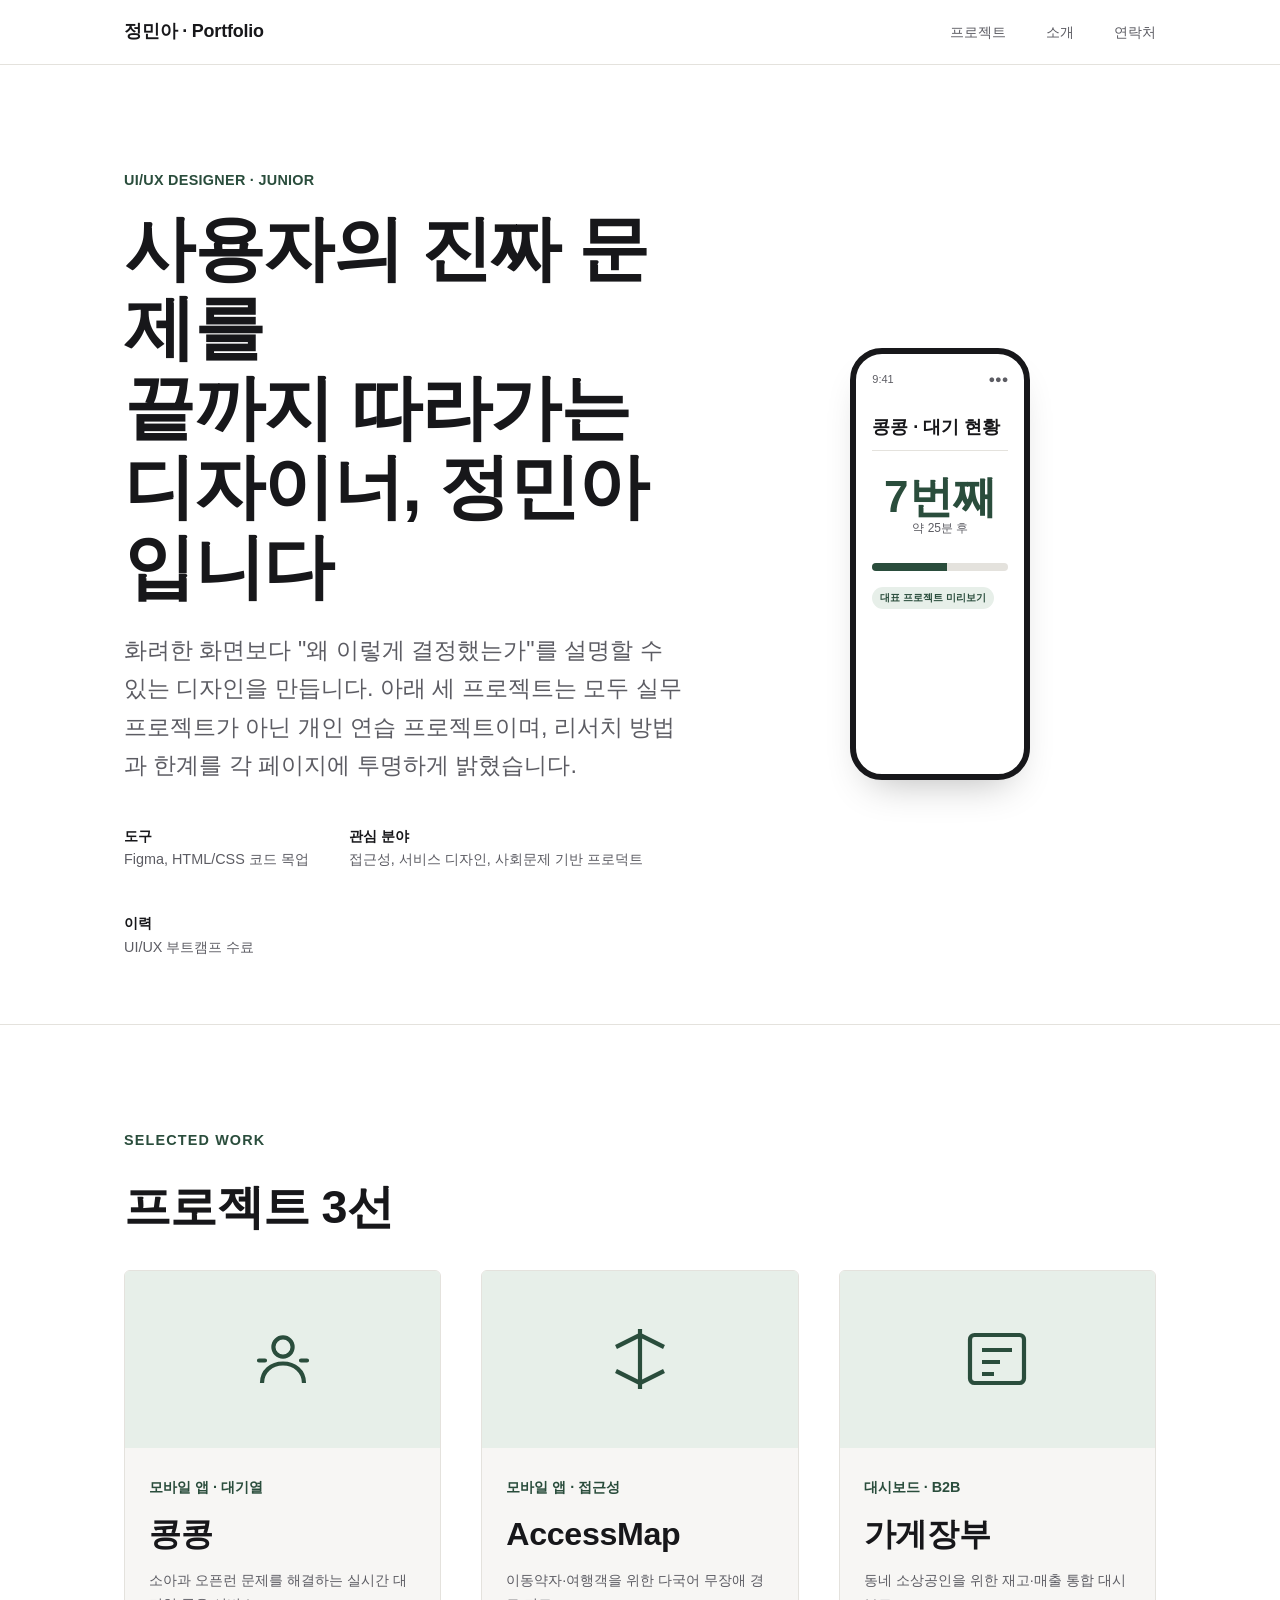
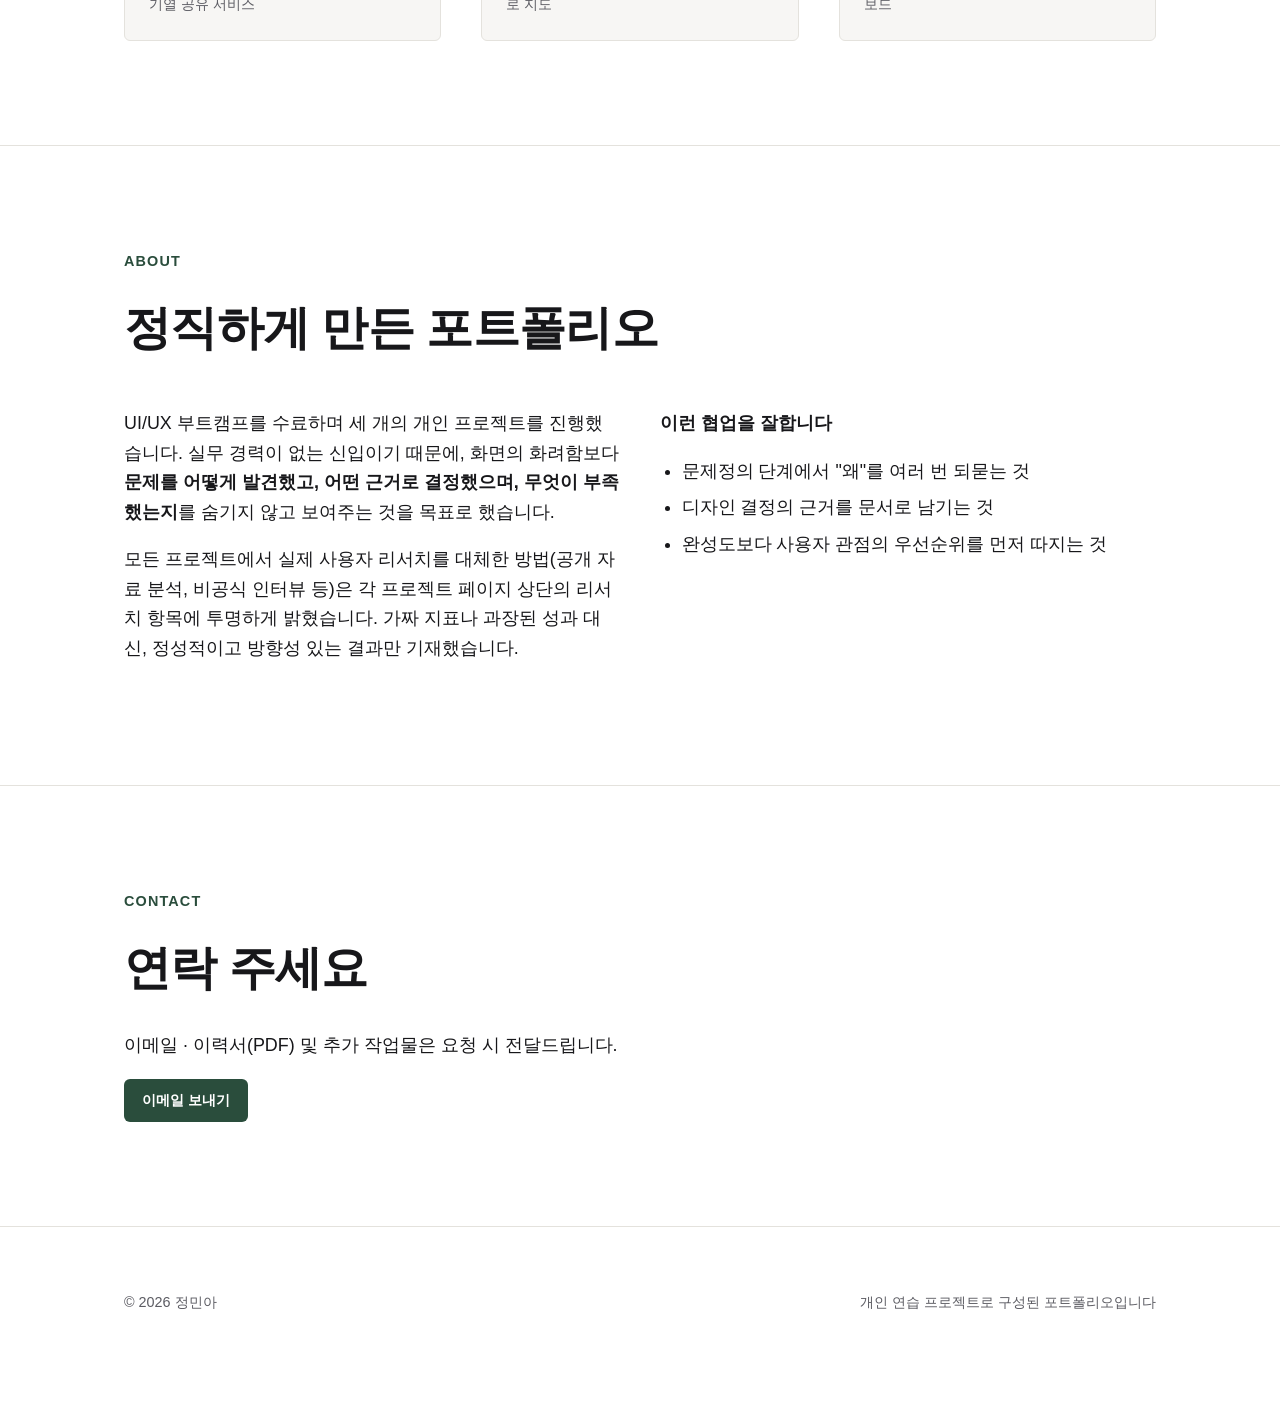
==== index.html @ 89bd3911 "temp preview deploy of UIUX portfolio (Jeong Min-a)" ====
<!DOCTYPE html>
<html lang="ko">
<head>
<meta charset="UTF-8">
<meta name="viewport" content="width=device-width, initial-scale=1.0">
<title>정민아 — UI/UX 디자이너 포트폴리오</title>
<meta name="description" content="문제정의부터 회고까지, 과정 중심으로 정리한 UI/UX 신입 포트폴리오">
<meta property="og:type" content="website">
<meta property="og:title" content="정민아 — UI/UX 디자이너 포트폴리오">
<meta property="og:description" content="문제정의부터 회고까지, 과정 중심으로 정리한 UI/UX 신입 포트폴리오">
<!-- TODO: 배포 후 실제 주소로 교체 -->
<!-- <meta property="og:url" content=""> -->
<meta property="og:image" content="assets/og-image.jpg">
<meta property="og:image:type" content="image/jpeg">
<meta name="twitter:card" content="summary_large_image">
<meta name="twitter:title" content="정민아 — UI/UX 디자이너 포트폴리오">
<meta name="twitter:description" content="문제정의부터 회고까지, 과정 중심으로 정리한 UI/UX 신입 포트폴리오">
<!-- TODO: 배포 후 canonical URL 지정 -->
<!-- <link rel="canonical" href=""> -->
<link rel="icon" href="assets/favicon.svg" type="image/svg+xml">
<link rel="stylesheet" href="assets/style.css">
</head>
<body>

<a class="skip-link" href="#main">본문으로 바로가기</a>

<nav class="nav">
  <div class="container">
    <a class="nav-logo" href="index.html">정민아 · Portfolio</a>
    <ul class="nav-links">
      <li><a href="#projects">프로젝트</a></li>
      <li><a href="#about">소개</a></li>
      <li><a href="#contact">연락처</a></li>
    </ul>
  </div>
</nav>

<header class="hero">
  <div class="container hero-inner">
    <div class="hero-copy">
      <div class="hero-eyebrow">UI/UX DESIGNER · JUNIOR</div>
      <h1>사용자의 진짜 문제를<br>끝까지 따라가는 디자이너, 정민아입니다</h1>
      <p class="lede">
        화려한 화면보다 "왜 이렇게 결정했는가"를 설명할 수 있는 디자인을 만듭니다.
        아래 세 프로젝트는 모두 실무 프로젝트가 아닌 개인 연습 프로젝트이며,
        리서치 방법과 한계를 각 페이지에 투명하게 밝혔습니다.
      </p>
      <div class="hero-meta">
        <div><strong>도구</strong>Figma, HTML/CSS 코드 목업</div>
        <div><strong>관심 분야</strong>접근성, 서비스 디자인, 사회문제 기반 프로덕트</div>
        <div><strong>이력</strong>UI/UX 부트캠프 수료</div>
      </div>
    </div>
    <div class="hero-visual" aria-hidden="true">
      <div class="phone-frame">
        <div class="screen">
          <div class="status-bar"><span>9:41</span><span>●●●</span></div>
          <div class="app-bar">콩콩 · 대기 현황</div>
          <div style="text-align:center; padding: 8px 0;">
            <div class="mock-queue-number">7번째</div>
            <div style="color:var(--color-text-muted); font-size: 12px;">약 25분 후</div>
          </div>
          <div class="mock-bar-track"><div class="mock-bar-fill" style="width:55%"></div></div>
          <div class="mock-badge">대표 프로젝트 미리보기</div>
        </div>
      </div>
    </div>
  </div>
</header>

<main id="main">
<section id="projects">
  <div class="container">
    <div class="section-label">SELECTED WORK</div>
    <h2>프로젝트 3선</h2>
    <div class="case-grid">

      <a class="case-card" href="case-kongkong.html">
        <div class="case-card-thumb">
          <svg width="72" height="72" viewBox="0 0 24 24" fill="none" stroke="#2a4d3c" stroke-width="1.4" aria-hidden="true">
            <circle cx="12" cy="8" r="3.2"/>
            <path d="M5 20c0-3.9 3.1-6.5 7-6.5s7 2.6 7 6.5"/>
            <path d="M4 12.5h2M18 12.5h2" stroke-linecap="round"/>
          </svg>
        </div>
        <div class="case-card-body">
          <span class="case-tag">모바일 앱 · 대기열</span>
          <h3>콩콩</h3>
          <p>소아과 오픈런 문제를 해결하는 실시간 대기열 공유 서비스</p>
        </div>
      </a>

      <a class="case-card" href="case-accessmap.html">
        <div class="case-card-thumb">
          <svg width="72" height="72" viewBox="0 0 24 24" fill="none" stroke="#2a4d3c" stroke-width="1.4" aria-hidden="true">
            <path d="M12 2v20M4 8l8-4 8 4M4 16l8 4 8-4" stroke-linejoin="round"/>
          </svg>
        </div>
        <div class="case-card-body">
          <span class="case-tag">모바일 앱 · 접근성</span>
          <h3>AccessMap</h3>
          <p>이동약자·여행객을 위한 다국어 무장애 경로 지도</p>
        </div>
      </a>

      <a class="case-card" href="case-store-ledger.html">
        <div class="case-card-thumb">
          <svg width="72" height="72" viewBox="0 0 24 24" fill="none" stroke="#2a4d3c" stroke-width="1.4" aria-hidden="true">
            <rect x="3" y="4" width="18" height="16" rx="1.5"/>
            <path d="M7 9h10M7 13h6M7 17h4"/>
          </svg>
        </div>
        <div class="case-card-body">
          <span class="case-tag">대시보드 · B2B</span>
          <h3>가게장부</h3>
          <p>동네 소상공인을 위한 재고·매출 통합 대시보드</p>
        </div>
      </a>

    </div>
  </div>
</section>

<section id="about">
  <div class="container">
    <div class="section-label">ABOUT</div>
    <h2>정직하게 만든 포트폴리오</h2>
    <div class="two-col">
      <div class="prose">
        <p>
          UI/UX 부트캠프를 수료하며 세 개의 개인 프로젝트를 진행했습니다.
          실무 경력이 없는 신입이기 때문에, 화면의 화려함보다
          <strong>문제를 어떻게 발견했고, 어떤 근거로 결정했으며, 무엇이 부족했는지</strong>를
          숨기지 않고 보여주는 것을 목표로 했습니다.
        </p>
        <p>
          모든 프로젝트에서 실제 사용자 리서치를 대체한 방법(공개 자료 분석, 비공식 인터뷰 등)은
          각 프로젝트 페이지 상단의 리서치 항목에 투명하게 밝혔습니다. 가짜 지표나 과장된
          성과 대신, 정성적이고 방향성 있는 결과만 기재했습니다.
        </p>
      </div>
      <div class="prose">
        <p><strong>이런 협업을 잘합니다</strong></p>
        <ul>
          <li>문제정의 단계에서 "왜"를 여러 번 되묻는 것</li>
          <li>디자인 결정의 근거를 문서로 남기는 것</li>
          <li>완성도보다 사용자 관점의 우선순위를 먼저 따지는 것</li>
        </ul>
      </div>
    </div>
  </div>
</section>

<section id="contact">
  <div class="container">
    <div class="section-label">CONTACT</div>
    <h2>연락 주세요</h2>
    <!-- TODO(오너): 정민아 님 실제 연락처 확인 후 입력 -->
    <p class="prose">이메일 <strong></strong> · 이력서(PDF) 및 추가 작업물은 요청 시 전달드립니다.</p>
    <a class="btn" href="mailto:">이메일 보내기</a>
  </div>
</section>
</main>

<footer>
  <div class="container">
    <span>© 2026 정민아</span>
    <span>개인 연습 프로젝트로 구성된 포트폴리오입니다</span>
  </div>
</footer>

</body>
</html>
---- assets/style.css ----
/* =========================================================
   포트폴리오 공통 디자인 시스템
   원칙: 미니멀 + 타이포그래피 중심 (트렌디한 비주얼 트릭 지양)
   근거: 평가자가 프로젝트당 1분 미만만 훑어봄 → 화려함보다
   "빠르게 읽히고 신뢰가 가는" 레이아웃이 우선.
   ========================================================= */

:root {
  /* Color — 저채도 뉴트럴 + 단일 포인트 컬러 */
  --color-bg: #ffffff;
  --color-bg-subtle: #f7f6f4;
  --color-text: #17171a;
  --color-text-muted: #5c5c63;
  --color-border: #e4e2dd;
  --color-accent: #2a4d3c;      /* 딥 그린 — 차분하고 과하지 않은 포인트 */
  --color-accent-soft: #e7efe9;
  --color-danger: #b0463c;      /* 경고(위험) 레드 — vs 배경 5.54:1 (AA 4.5:1 이상, 실측) */
  --color-warning: #8f7025;     /* 경고(주의) 앰버 — vs 배경 4.65:1 (AA 4.5:1 이상, 실측) */

  /* Typography */
  --font-display: "Pretendard", "Noto Sans KR", -apple-system, BlinkMacSystemFont, sans-serif;
  --font-body: "Pretendard", "Noto Sans KR", -apple-system, BlinkMacSystemFont, sans-serif;
  --font-mono: "SF Mono", ui-monospace, "Menlo", monospace;

  /* Scale */
  --step--1: clamp(0.83rem, 0.8rem + 0.15vw, 0.9rem);
  --step-0:  clamp(1rem, 0.96rem + 0.2vw, 1.125rem);
  --step-1:  clamp(1.25rem, 1.18rem + 0.35vw, 1.5rem);
  --step-2:  clamp(1.6rem, 1.45rem + 0.7vw, 2.1rem);
  --step-3:  clamp(2.1rem, 1.8rem + 1.4vw, 3rem);
  --step-4:  clamp(2.8rem, 2.2rem + 2.8vw, 4.5rem);

  --space-1: 0.5rem;
  --space-2: 1rem;
  --space-3: 1.5rem;
  --space-4: 2.5rem;
  --space-5: 4rem;
  --space-6: 6.5rem;
  --space-7: 10rem;

  --content-max: 1080px;
  --radius: 6px;
}

@media (prefers-color-scheme: dark) {
  :root {
    --color-bg: #121212;
    --color-bg-subtle: #1a1a1a;
    --color-text: #f0efe9;
    --color-text-muted: #a3a2a0;
    --color-border: #2e2e2e;
    --color-accent: #7fb89a;
    --color-accent-soft: #1c2b23;
    --color-danger: #c56056;    /* vs #121212 4.62:1 (AA 4.5:1 이상, 실측) */
    --color-warning: #b08a2e;   /* vs #121212 5.82:1 (AA 4.5:1 이상, 실측) */
  }
}

* { box-sizing: border-box; }

html { scroll-behavior: smooth; }

@media (prefers-reduced-motion: reduce) {
  html { scroll-behavior: auto; }
  *, *::before, *::after {
    animation-duration: 0.01ms !important;
    animation-iteration-count: 1 !important;
    transition-duration: 0.01ms !important;
    scroll-behavior: auto !important;
  }
}

:focus-visible {
  outline: 2px solid var(--color-accent);
  outline-offset: 2px;
}

.skip-link {
  position: absolute;
  left: 0;
  top: 0;
  z-index: 100;
  transform: translateY(-120%);
  background: var(--color-accent);
  color: #fff;
  padding: 10px 16px;
  border-radius: 0 0 var(--radius) 0;
  font-size: var(--step--1);
  font-weight: 600;
  text-decoration: none;
  transition: transform .15s ease;
}
.skip-link:focus {
  transform: translateY(0);
}

body {
  margin: 0;
  background: var(--color-bg);
  color: var(--color-text);
  font-family: var(--font-body);
  font-size: var(--step-0);
  line-height: 1.65;
  -webkit-font-smoothing: antialiased;
}

img { max-width: 100%; display: block; }

a { color: inherit; }

.container {
  max-width: var(--content-max);
  margin: 0 auto;
  padding: 0 var(--space-3);
}

/* ---------- Nav ---------- */
.nav {
  position: sticky;
  top: 0;
  z-index: 10;
  background: color-mix(in srgb, var(--color-bg) 88%, transparent);
  backdrop-filter: blur(8px);
  border-bottom: 1px solid var(--color-border);
}
.nav .container {
  display: flex;
  align-items: center;
  justify-content: space-between;
  height: 64px;
}
.nav-logo {
  font-weight: 700;
  letter-spacing: -0.01em;
  text-decoration: none;
  font-size: var(--step-0);
}
.nav-links { display: flex; gap: var(--space-4); list-style: none; margin: 0; padding: 0; }
.nav-links a { text-decoration: none; font-size: var(--step--1); color: var(--color-text-muted); }
.nav-links a:hover { color: var(--color-text); }

/* ---------- Hero ---------- */
.hero {
  padding: var(--space-6) 0 var(--space-5);
  border-bottom: 1px solid var(--color-border);
}
.hero-eyebrow {
  font-size: var(--step--1);
  color: var(--color-accent);
  font-weight: 600;
  letter-spacing: 0.02em;
  margin-bottom: var(--space-2);
}
.hero h1 {
  font-size: var(--step-4);
  line-height: 1.12;
  letter-spacing: -0.02em;
  margin: 0 0 var(--space-3);
  max-width: 18ch;
}
.hero p.lede {
  font-size: var(--step-1);
  color: var(--color-text-muted);
  max-width: 56ch;
  margin: 0 0 var(--space-4);
}
.hero-meta {
  display: flex;
  gap: var(--space-4);
  flex-wrap: wrap;
  font-size: var(--step--1);
  color: var(--color-text-muted);
}
.hero-meta strong { color: var(--color-text); display: block; font-weight: 600; }

.hero-inner { display: grid; gap: var(--space-4); }
.hero-visual { display: flex; justify-content: center; }
.hero-visual .phone-frame { width: 180px; border-width: 6px; }
.hero-visual .screen { min-height: 300px; padding: var(--space-2); }
@media (min-width: 860px) {
  .hero-inner { grid-template-columns: 1.3fr 1fr; align-items: center; }
}

/* ---------- Section ---------- */
section { padding: var(--space-6) 0; }
section + section { border-top: 1px solid var(--color-border); }
.section-label {
  font-size: var(--step--1);
  font-weight: 700;
  text-transform: uppercase;
  letter-spacing: 0.08em;
  color: var(--color-accent);
  margin-bottom: var(--space-2);
}
h2 { font-size: var(--step-3); letter-spacing: -0.015em; margin: 0 0 var(--space-3); }
h3 { font-size: var(--step-2); letter-spacing: -0.01em; margin: 0 0 var(--space-2); }

/* ---------- Case card grid (index) ---------- */
.case-grid { display: grid; gap: var(--space-4); grid-template-columns: 1fr; }
.case-card {
  display: block;
  text-decoration: none;
  color: inherit;
  border: 1px solid var(--color-border);
  border-radius: var(--radius);
  overflow: hidden;
  background: var(--color-bg-subtle);
  transition: transform .18s ease, box-shadow .18s ease;
}
.case-card:hover { transform: translateY(-2px); box-shadow: 0 12px 28px -16px rgba(0,0,0,.25); }
.case-card-thumb {
  aspect-ratio: 16/9;
  background: var(--color-accent-soft);
  display: flex;
  align-items: center;
  justify-content: center;
}
.case-card-body { padding: var(--space-3); }
.case-tag {
  display: inline-block;
  font-size: var(--step--1);
  color: var(--color-accent);
  font-weight: 600;
  margin-bottom: var(--space-1);
}
.case-card h3 { margin-bottom: var(--space-1); }
.case-card p { color: var(--color-text-muted); margin: 0; font-size: var(--step--1); }

/* ---------- Case study page ---------- */
.case-hero { padding: var(--space-5) 0 var(--space-4); }
.case-meta-grid {
  display: grid;
  grid-template-columns: repeat(auto-fit, minmax(140px, 1fr));
  gap: var(--space-3);
  padding: var(--space-3) 0;
  border-top: 1px solid var(--color-border);
  border-bottom: 1px solid var(--color-border);
  margin: var(--space-4) 0;
}
.case-meta-grid dt { font-size: var(--step--1); color: var(--color-text-muted); margin-bottom: 4px; }
.case-meta-grid dd { margin: 0; font-weight: 600; }

.disclosure {
  background: var(--color-accent-soft);
  border: 1px solid var(--color-border);
  border-radius: var(--radius);
  padding: var(--space-2) var(--space-3);
  font-size: var(--step--1);
  color: var(--color-text);
  margin: var(--space-4) 0;
}
.disclosure strong { color: var(--color-accent); }

.prose { max-width: 68ch; }
.prose p { color: var(--color-text); }
.prose ul, .prose ol { padding-left: 1.2em; }
.prose li { margin-bottom: .4em; }

.figure {
  border: 1px solid var(--color-border);
  border-radius: var(--radius);
  background: var(--color-bg-subtle);
  padding: var(--space-3);
  margin: var(--space-4) 0;
}
.figure figcaption {
  font-size: var(--step--1);
  color: var(--color-text-muted);
  margin-top: var(--space-2);
  text-align: center;
}
.persona-desc { margin: .4em 0 0; color: var(--color-text-muted); }

.two-col {
  display: grid;
  grid-template-columns: 1fr;
  gap: var(--space-4);
}

.quote-block {
  border-left: 3px solid var(--color-accent);
  padding-left: var(--space-3);
  font-size: var(--step-1);
  color: var(--color-text);
  margin: var(--space-4) 0;
}
.quote-block cite {
  display: block;
  font-style: normal;
  font-size: var(--step--1);
  color: var(--color-text-muted);
  margin-top: var(--space-1);
}

.result-grid {
  display: grid;
  grid-template-columns: repeat(auto-fit, minmax(180px, 1fr));
  gap: var(--space-3);
}
.result-card {
  border: 1px solid var(--color-border);
  border-radius: var(--radius);
  padding: var(--space-3);
}
.result-card .num { font-size: var(--step-2); font-weight: 700; color: var(--color-accent); display: block; }
.result-card .label { color: var(--color-text-muted); font-size: var(--step--1); }

.case-nav {
  display: flex;
  justify-content: space-between;
  padding: var(--space-4) 0;
  border-top: 1px solid var(--color-border);
}
.case-nav a { text-decoration: none; font-weight: 600; }
.case-nav .back { color: var(--color-text-muted); font-weight: 400; }

/* ---------- Footer ---------- */
footer {
  padding: var(--space-5) 0 var(--space-6);
  border-top: 1px solid var(--color-border);
  color: var(--color-text-muted);
  font-size: var(--step--1);
}
footer .container { display: flex; justify-content: space-between; flex-wrap: wrap; gap: var(--space-2); }

/* ---------- Buttons ---------- */
.btn {
  display: inline-flex;
  align-items: center;
  gap: 6px;
  padding: 10px 18px;
  border-radius: var(--radius);
  background: var(--color-accent);
  color: #fff;
  text-decoration: none;
  font-size: var(--step--1);
  font-weight: 600;
}
.btn.ghost {
  background: transparent;
  color: var(--color-text);
  border: 1px solid var(--color-border);
}

@media (min-width: 720px) {
  .case-grid { grid-template-columns: repeat(3, 1fr); }
  .two-col { grid-template-columns: 1fr 1fr; }
}

/* =========================================================
   코드 목업 컴포넌트 (Figma 없이 HTML/CSS로 그리는 화면 목업)
   ========================================================= */
.mockup-row { display: flex; gap: var(--space-3); flex-wrap: wrap; justify-content: center; }

.phone-frame {
  width: 260px;
  border: 8px solid var(--color-text);
  border-radius: 32px;
  background: var(--color-bg);
  overflow: hidden;
  box-shadow: 0 20px 40px -20px rgba(0,0,0,.3);
}
.phone-frame .screen { padding: var(--space-2); min-height: 420px; display: flex; flex-direction: column; gap: var(--space-2); }
.phone-frame .status-bar { display:flex; justify-content:space-between; font-size: 11px; color: var(--color-text-muted); padding-bottom: 4px; }
.phone-frame .app-bar { font-weight: 700; font-size: var(--step-0); padding: 4px 0 8px; border-bottom: 1px solid var(--color-border); }

.browser-frame {
  width: 100%;
  max-width: 640px;
  border: 1px solid var(--color-border);
  border-radius: 10px;
  overflow: hidden;
  box-shadow: 0 20px 40px -24px rgba(0,0,0,.3);
}
.browser-frame .browser-bar { display:flex; gap:6px; align-items:center; padding: 8px 12px; background: var(--color-bg-subtle); border-bottom: 1px solid var(--color-border); }
.browser-frame .dot { width:9px; height:9px; border-radius:50%; background: var(--color-border); }
.browser-frame .screen { padding: var(--space-3); display:flex; flex-direction:column; gap: var(--space-2); }

.mock-badge {
  display: inline-flex;
  align-items: center;
  gap: 4px;
  font-size: 10px;
  font-weight: 700;
  padding: 3px 8px;
  border-radius: 999px;
  background: var(--color-accent-soft);
  color: var(--color-accent);
  width: fit-content;
}
.mock-badge.muted { background: var(--color-bg-subtle); color: var(--color-text-muted); }

.mock-queue-number { font-size: 44px; font-weight: 800; line-height: 1; color: var(--color-accent); }
.mock-list-item {
  display: flex; justify-content: space-between; align-items: center;
  padding: 10px 12px; border: 1px solid var(--color-border); border-radius: var(--radius);
  font-size: var(--step--1);
}
.mock-icon-label { display: inline-flex; align-items: center; gap: 6px; }
.mock-bar-track { height: 8px; border-radius: 999px; background: var(--color-border); overflow: hidden; }
.mock-bar-fill { height: 100%; background: var(--color-accent); }

.mock-btn-primary {
  display: flex; align-items: center; justify-content: center; gap: 6px;
  background: var(--color-accent); color: #fff; border: none; border-radius: var(--radius);
  padding: 10px; font-size: var(--step--1); font-weight: 600; text-align: center;
}
.mock-btn-secondary {
  display: flex; align-items: center; justify-content: center; gap: 6px;
  background: transparent; color: var(--color-text); border: 1px solid var(--color-border);
  border-radius: var(--radius); padding: 10px; font-size: var(--step--1); font-weight: 600; text-align: center;
}

.mock-map-block {
  height: 160px; border-radius: var(--radius); background:
    repeating-linear-gradient(45deg, var(--color-bg-subtle), var(--color-bg-subtle) 10px, var(--color-bg) 10px, var(--color-bg) 20px);
  border: 1px solid var(--color-border);
  position: relative;
}
.mock-pin {
  position: absolute; width: 22px; height: 22px; border-radius: 50% 50% 50% 0;
  background: var(--color-accent); transform: rotate(-45deg);
}

.mock-dash-grid { display: grid; grid-template-columns: repeat(3, 1fr); gap: var(--space-2); }
.mock-dash-card { border: 1px solid var(--color-border); border-radius: var(--radius); padding: var(--space-2); }
.mock-dash-card .num { font-size: var(--step-1); font-weight: 700; }
.mock-dash-card .arrow-up { color: var(--color-accent); }
.mock-dash-card .arrow-down { color: var(--color-danger); }
.mock-sparkline { display:flex; align-items:flex-end; gap:3px; height: 32px; margin-top: 6px; }
.mock-sparkline span { width: 6px; background: var(--color-accent-soft); border-radius: 2px; }

.mock-table { width: 100%; border-collapse: collapse; font-size: var(--step--1); }
.mock-table th, .mock-table td { text-align: left; padding: 8px 10px; border-bottom: 1px solid var(--color-border); }
.mock-table th { color: var(--color-text-muted); font-weight: 600; }
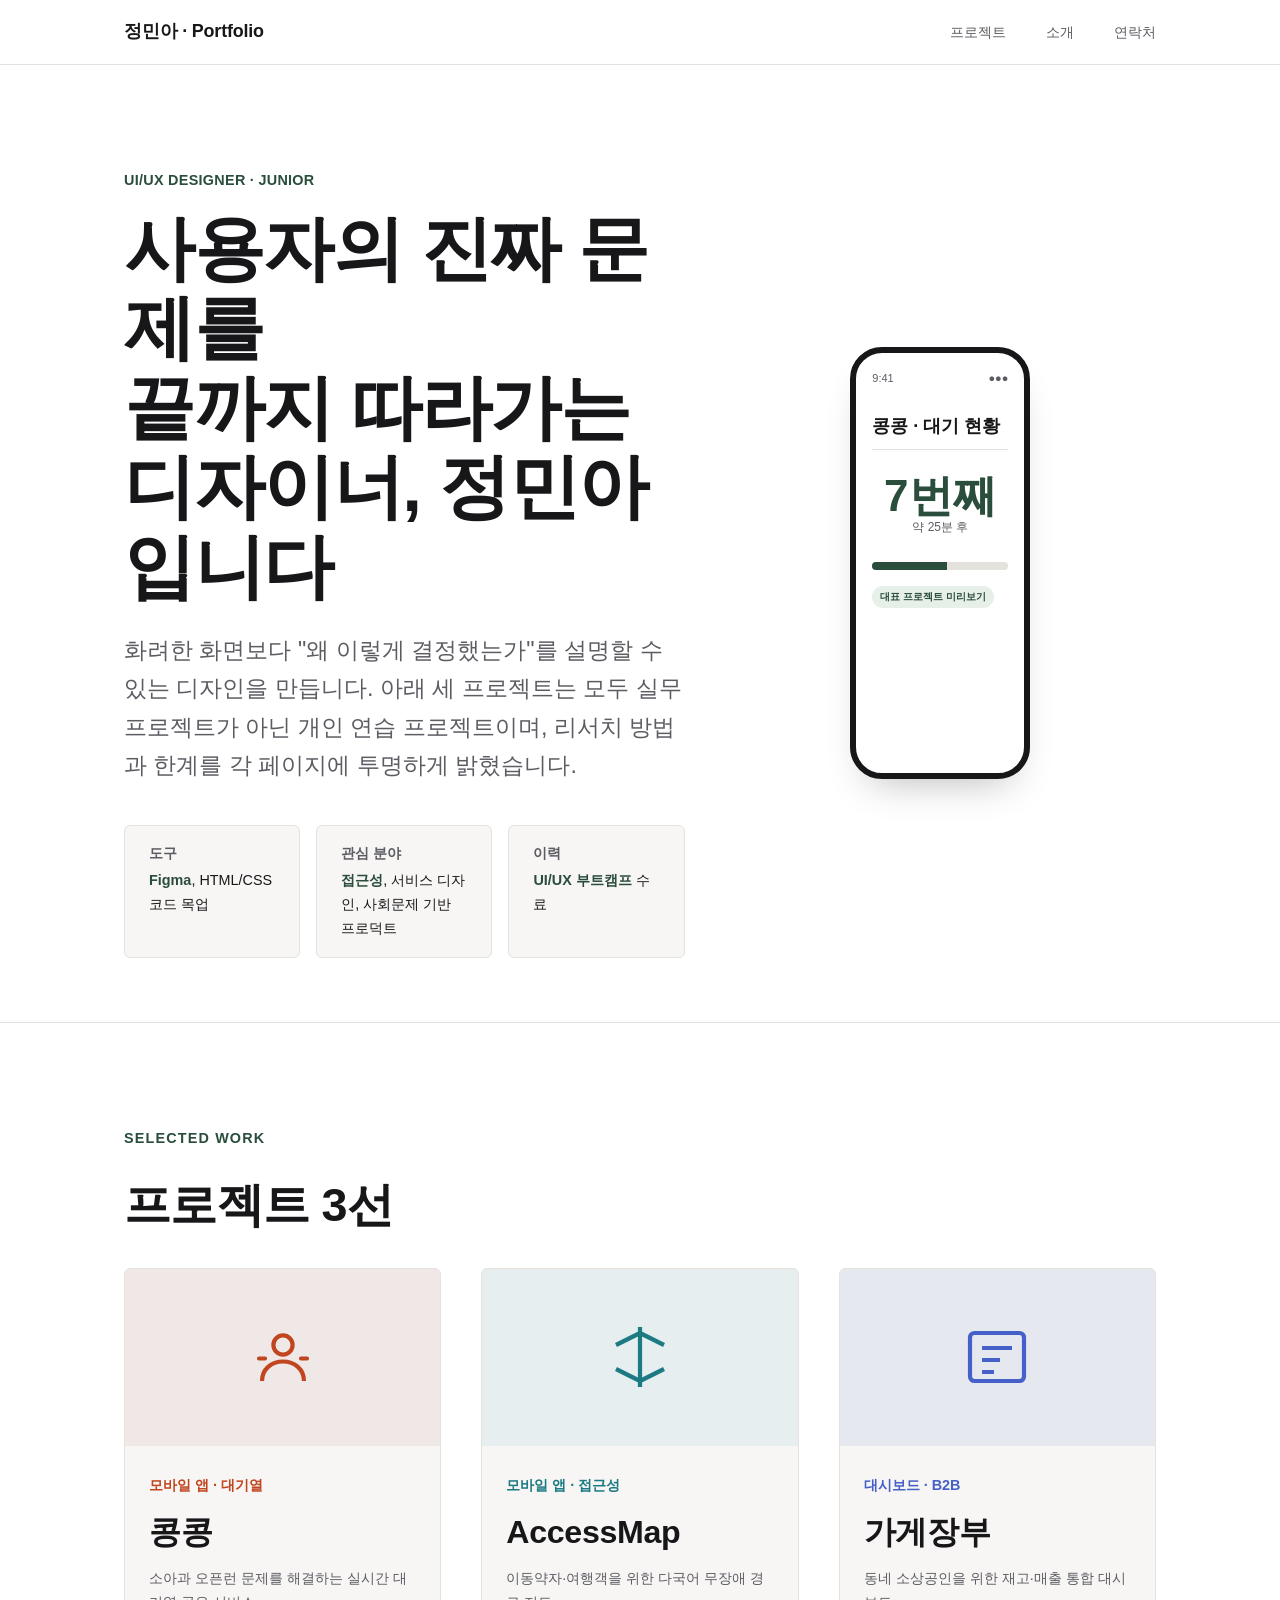
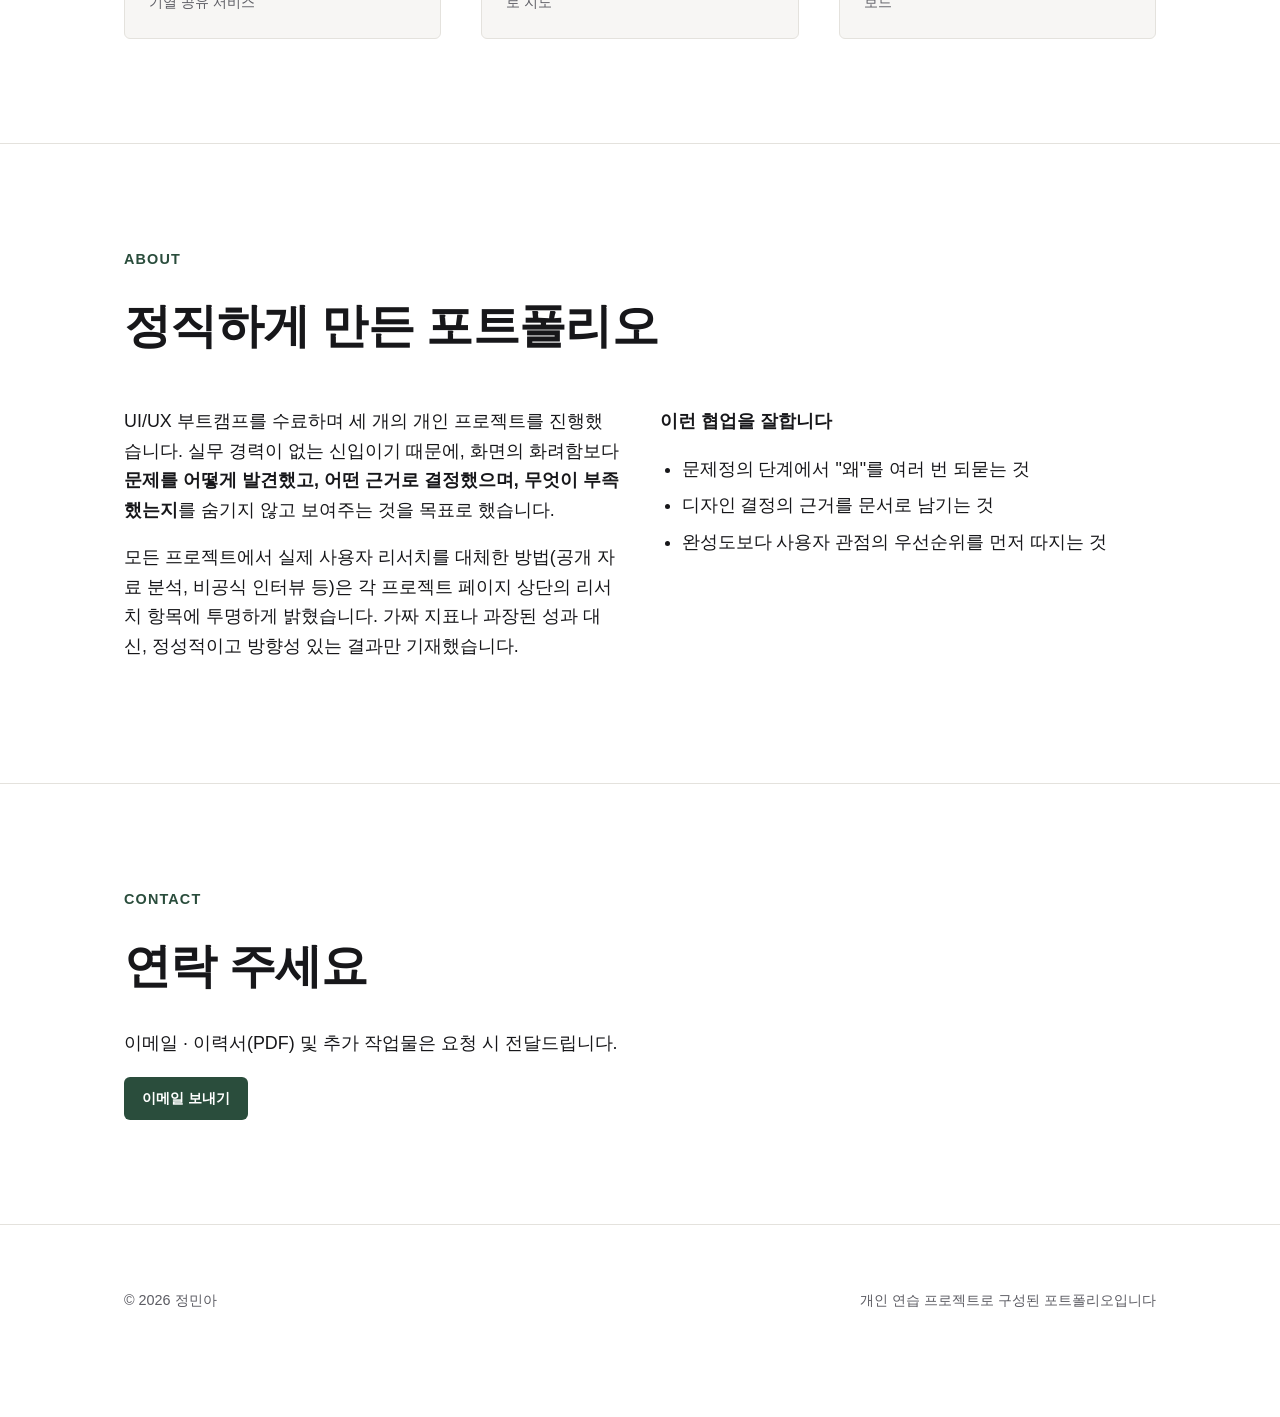
==== commit 80e2dc8f: "update preview deploy: visual-depth redesign (accent design system + case study restructure)" ====
--- a/index.html
+++ b/index.html
@@ -8,15 +8,15 @@
 <meta property="og:type" content="website">
 <meta property="og:title" content="정민아 — UI/UX 디자이너 포트폴리오">
 <meta property="og:description" content="문제정의부터 회고까지, 과정 중심으로 정리한 UI/UX 신입 포트폴리오">
-<!-- TODO: 배포 후 실제 주소로 교체 -->
-<!-- <meta property="og:url" content=""> -->
+<!-- 임시 배포 링크(GitHub Pages) — 정식 도메인 확정 시 이 줄의 content 값만 교체 -->
+<meta property="og:url" content="https://mosesrodchoi-stack.github.io/jeongmina-uiux-portfolio/index.html">
 <meta property="og:image" content="assets/og-image.jpg">
 <meta property="og:image:type" content="image/jpeg">
 <meta name="twitter:card" content="summary_large_image">
 <meta name="twitter:title" content="정민아 — UI/UX 디자이너 포트폴리오">
 <meta name="twitter:description" content="문제정의부터 회고까지, 과정 중심으로 정리한 UI/UX 신입 포트폴리오">
-<!-- TODO: 배포 후 canonical URL 지정 -->
-<!-- <link rel="canonical" href=""> -->
+<!-- 임시 배포 링크(GitHub Pages) — 정식 도메인 확정 시 이 줄의 href 값만 교체 -->
+<link rel="canonical" href="https://mosesrodchoi-stack.github.io/jeongmina-uiux-portfolio/index.html">
 <link rel="icon" href="assets/favicon.svg" type="image/svg+xml">
 <link rel="stylesheet" href="assets/style.css">
 </head>
@@ -46,9 +46,18 @@
         리서치 방법과 한계를 각 페이지에 투명하게 밝혔습니다.
       </p>
       <div class="hero-meta">
-        <div><strong>도구</strong>Figma, HTML/CSS 코드 목업</div>
-        <div><strong>관심 분야</strong>접근성, 서비스 디자인, 사회문제 기반 프로덕트</div>
-        <div><strong>이력</strong>UI/UX 부트캠프 수료</div>
+        <div class="hero-meta-card">
+          <span class="hero-meta-label">도구</span>
+          <p class="hero-meta-value"><span class="hero-meta-highlight">Figma</span>, HTML/CSS 코드 목업</p>
+        </div>
+        <div class="hero-meta-card">
+          <span class="hero-meta-label">관심 분야</span>
+          <p class="hero-meta-value"><span class="hero-meta-highlight">접근성</span>, 서비스 디자인, 사회문제 기반 프로덕트</p>
+        </div>
+        <div class="hero-meta-card">
+          <span class="hero-meta-label">이력</span>
+          <p class="hero-meta-value"><span class="hero-meta-highlight">UI/UX 부트캠프</span> 수료</p>
+        </div>
       </div>
     </div>
     <div class="hero-visual" aria-hidden="true">
@@ -75,9 +84,9 @@
     <h2>프로젝트 3선</h2>
     <div class="case-grid">
 
-      <a class="case-card" href="case-kongkong.html">
+      <a class="case-card case-card--kongkong" href="case-kongkong.html">
         <div class="case-card-thumb">
-          <svg width="72" height="72" viewBox="0 0 24 24" fill="none" stroke="#2a4d3c" stroke-width="1.4" aria-hidden="true">
+          <svg width="72" height="72" viewBox="0 0 24 24" fill="none" stroke="currentColor" stroke-width="1.4" aria-hidden="true">
             <circle cx="12" cy="8" r="3.2"/>
             <path d="M5 20c0-3.9 3.1-6.5 7-6.5s7 2.6 7 6.5"/>
             <path d="M4 12.5h2M18 12.5h2" stroke-linecap="round"/>
@@ -90,9 +99,9 @@
         </div>
       </a>
 
-      <a class="case-card" href="case-accessmap.html">
+      <a class="case-card case-card--accessmap" href="case-accessmap.html">
         <div class="case-card-thumb">
-          <svg width="72" height="72" viewBox="0 0 24 24" fill="none" stroke="#2a4d3c" stroke-width="1.4" aria-hidden="true">
+          <svg width="72" height="72" viewBox="0 0 24 24" fill="none" stroke="currentColor" stroke-width="1.4" aria-hidden="true">
             <path d="M12 2v20M4 8l8-4 8 4M4 16l8 4 8-4" stroke-linejoin="round"/>
           </svg>
         </div>
@@ -103,9 +112,9 @@
         </div>
       </a>
 
-      <a class="case-card" href="case-store-ledger.html">
+      <a class="case-card case-card--storeledger" href="case-store-ledger.html">
         <div class="case-card-thumb">
-          <svg width="72" height="72" viewBox="0 0 24 24" fill="none" stroke="#2a4d3c" stroke-width="1.4" aria-hidden="true">
+          <svg width="72" height="72" viewBox="0 0 24 24" fill="none" stroke="currentColor" stroke-width="1.4" aria-hidden="true">
             <rect x="3" y="4" width="18" height="16" rx="1.5"/>
             <path d="M7 9h10M7 13h6M7 17h4"/>
           </svg>
--- a/assets/style.css
+++ b/assets/style.css
@@ -3,6 +3,19 @@
    원칙: 미니멀 + 타이포그래피 중심 (트렌디한 비주얼 트릭 지양)
    근거: 평가자가 프로젝트당 1분 미만만 훑어봄 → 화려함보다
    "빠르게 읽히고 신뢰가 가는" 레이아웃이 우선.
+
+   2026-07 추가 원칙 (시각 깊이 업그레이드, 오너 승인):
+   케이스별 액센트 컬러·풀블리드 섹션전환(.section-flush)·대형 스테이트먼트
+   타이포(.statement)·주석형 솔루션 레이아웃(.annotated-mockup)·Result 배지
+   (.result-badge)를 추가한다. 이 요소들은 장식이 아니라 "문제→해결→결과"
+   3단 구조를 한눈에 구분시키는 정보위계 신호로만 사용한다 — 장식적 전환 금지.
+   위 원칙(1분 미만 훑기 우선)과의 공존 조건: 색전환·대형타이포·배지는 스캔
+   속도를 높이는 용도일 때만 쓰고, 순수 미학적 장식이 목적이면 이 시스템에
+   추가하지 않는다.
+   ★.result-badge 사용 시 필수: qual-label에 반드시 "정성적 관찰" 등 정성적
+   라벨 텍스트를 명시할 것 — 숫자만 크게 보이면 정량지표로 오독될 위험이 있다
+   (이 포트폴리오는 개인 연습 프로젝트라 실측 정량 지표가 없음 — 가짜 지표
+   오해 방지가 최우선).
    ========================================================= */
 
 :root {
@@ -17,6 +30,22 @@
   --color-danger: #b0463c;      /* 경고(위험) 레드 — vs 배경 5.54:1 (AA 4.5:1 이상, 실측) */
   --color-warning: #8f7025;     /* 경고(주의) 앰버 — vs 배경 4.65:1 (AA 4.5:1 이상, 실측) */
 
+  /* Case 액센트 컬러 3세트 — 기존 accent(그린)·danger(레드브라운)·warning(앰버올리브)와
+     명확히 구분되는 hue로 선정(스와치 실측 대조 완료). 각 vs 배경(#ffffff) AA 4.5:1 이상 실측 */
+  --color-accent-kongkong: #c1451f;        /* 콩콩 — 코랄/버밀리언, vs 배경 5.07:1 (실측) */
+  --color-accent-kongkong-soft: #efe8e6;
+  --color-accent-accessmap: #1c7a82;       /* AccessMap — 틸/시안, vs 배경 5.05:1 (실측) */
+  --color-accent-accessmap-soft: #e6eeef;
+  --color-accent-storeledger: #4560c9;     /* 가게장부 — 인디고, vs 배경 5.57:1 (실측) */
+  --color-accent-storeledger-soft: #e6e8ef;
+
+  /* 다크 스테이트먼트 섹션 전용 — 사이트 라이트/다크 테마와 무관하게 항상 어두운
+     톤을 유지하는 편집적 장치(Problem 섹션용). --color-text/-bg처럼 다크모드에서
+     반전되지 않도록 의도적으로 @media 밖에 고정 정의 */
+  --color-statement-bg: #17171a;
+  --color-statement-text: #f5f4f0;
+  --color-statement-muted: #a3a2a0;
+
   /* Typography */
   --font-display: "Pretendard", "Noto Sans KR", -apple-system, BlinkMacSystemFont, sans-serif;
   --font-body: "Pretendard", "Noto Sans KR", -apple-system, BlinkMacSystemFont, sans-serif;
@@ -53,6 +82,13 @@
     --color-accent-soft: #1c2b23;
     --color-danger: #c56056;    /* vs #121212 4.62:1 (AA 4.5:1 이상, 실측) */
     --color-warning: #b08a2e;   /* vs #121212 5.82:1 (AA 4.5:1 이상, 실측) */
+
+    --color-accent-kongkong: #dd5931;      /* vs #121212 4.95:1 (실측) */
+    --color-accent-kongkong-soft: #2b201c;
+    --color-accent-accessmap: #249da8;     /* vs #121212 5.77:1 (실측) */
+    --color-accent-accessmap-soft: #1c2a2b;
+    --color-accent-storeledger: #7185d6;   /* vs #121212 5.38:1 (실측) */
+    --color-accent-storeledger-soft: #1c1f2b;
   }
 }
 
@@ -165,13 +201,32 @@
   margin: 0 0 var(--space-4);
 }
 .hero-meta {
-  display: flex;
-  gap: var(--space-4);
-  flex-wrap: wrap;
-  font-size: var(--step--1);
+  display: grid;
+  grid-template-columns: 1fr;
+  gap: var(--space-2);
+}
+@media (min-width: 560px) {
+  .hero-meta { grid-template-columns: repeat(3, 1fr); }
+}
+.hero-meta-card {
+  border: 1px solid var(--color-border);
+  border-radius: var(--radius);
+  padding: var(--space-2) var(--space-3);
+  background: var(--color-bg-subtle);
+}
+.hero-meta-label {
+  display: block;
+  font-size: var(--step--1);
+  font-weight: 700;
   color: var(--color-text-muted);
-}
-.hero-meta strong { color: var(--color-text); display: block; font-weight: 600; }
+  margin-bottom: 4px;
+}
+.hero-meta-value {
+  margin: 0;
+  font-size: var(--step--1);
+  color: var(--color-text);
+}
+.hero-meta-highlight { color: var(--color-accent); font-weight: 700; }
 
 .hero-inner { display: grid; gap: var(--space-4); }
 .hero-visual { display: flex; justify-content: center; }
@@ -211,10 +266,21 @@
 .case-card-thumb {
   aspect-ratio: 16/9;
   background: var(--color-accent-soft);
+  color: var(--color-accent);
   display: flex;
   align-items: center;
   justify-content: center;
 }
+.case-card-thumb svg { stroke: currentColor; }
+
+/* 케이스별 액센트 프리뷰 틴트 — index.html 프로젝트 카드에서 사용 */
+.case-card--kongkong .case-card-thumb { background: var(--color-accent-kongkong-soft); color: var(--color-accent-kongkong); }
+.case-card--kongkong .case-tag { color: var(--color-accent-kongkong); }
+.case-card--accessmap .case-card-thumb { background: var(--color-accent-accessmap-soft); color: var(--color-accent-accessmap); }
+.case-card--accessmap .case-tag { color: var(--color-accent-accessmap); }
+.case-card--storeledger .case-card-thumb { background: var(--color-accent-storeledger-soft); color: var(--color-accent-storeledger); }
+.case-card--storeledger .case-tag { color: var(--color-accent-storeledger); }
+
 .case-card-body { padding: var(--space-3); }
 .case-tag {
   display: inline-block;
@@ -348,6 +414,112 @@
 }
 
 /* =========================================================
+   시각 깊이 업그레이드 컴포넌트 (2026-07, 정보위계 신호 전용 — 장식 금지)
+   ========================================================= */
+
+/* ---------- 풀블리드 섹션 전환 ---------- */
+/* 기본형: 케이스 액센트로 채우는 풀블리드 섹션. 사용처(case-*.html)에서
+   style="--section-flush-bg: var(--color-accent-kongkong-soft); --section-flush-accent: var(--color-accent-kongkong);"
+   형태로 케이스별 색을 주입한다(이 파일이 케이스명을 직접 참조하지 않는 leaf 유틸리티). */
+.section-flush {
+  background: var(--section-flush-bg, var(--color-bg-subtle));
+  color: var(--section-flush-text, var(--color-text));
+  border-top: none;
+}
+.section-flush + section,
+section + .section-flush { border-top: none; }
+.section-flush .section-label { color: var(--section-flush-accent, var(--color-accent)); }
+
+/* 다크 스테이트먼트형: Problem 섹션처럼 항상 어두운 톤(사이트 테마와 무관, --color-statement-*) */
+.section-flush--dark {
+  background: var(--color-statement-bg);
+  color: var(--color-statement-text);
+}
+.section-flush--dark .section-label { color: var(--color-statement-muted); }
+.section-flush--dark .prose p,
+.section-flush--dark .prose li { color: var(--color-statement-text); }
+
+/* ---------- 대형 스테이트먼트 타이포 ---------- */
+.statement {
+  font-size: var(--step-4);
+  line-height: 1.15;
+  font-weight: 700;
+  letter-spacing: -0.02em;
+  max-width: 20ch;
+  margin: 0;
+}
+
+/* ---------- 주석형 솔루션 레이아웃 (목업 옆 번호매긴 문제점 + 라벨링된 근거) ---------- */
+.annotated-mockup {
+  display: grid;
+  grid-template-columns: 1fr;
+  gap: var(--space-4);
+  align-items: start;
+}
+@media (min-width: 720px) {
+  .annotated-mockup { grid-template-columns: minmax(0, 1fr) minmax(0, 1fr); }
+}
+.annotated-mockup .pain-point {
+  display: flex;
+  gap: var(--space-2);
+  align-items: flex-start;
+  margin-bottom: var(--space-3);
+}
+.annotated-mockup .pain-point .num {
+  flex-shrink: 0;
+  width: 26px;
+  height: 26px;
+  border-radius: 50%;
+  background: var(--color-danger);
+  color: #fff;
+  display: flex;
+  align-items: center;
+  justify-content: center;
+  font-size: var(--step--1);
+  font-weight: 700;
+}
+.annotated-mockup .pain-point p { margin: 0; font-size: var(--step--1); color: var(--color-text); }
+.annotated-mockup .rationale-label {
+  display: inline-block;
+  font-size: 10px;
+  font-weight: 700;
+  text-transform: uppercase;
+  letter-spacing: .05em;
+  color: var(--color-accent);
+  background: var(--color-accent-soft);
+  padding: 3px 8px;
+  border-radius: 999px;
+  margin-bottom: 4px;
+}
+
+/* ---------- Result 배지 (숫자 강조 + 정성적 라벨 필수) ---------- */
+.result-badge {
+  display: inline-flex;
+  flex-direction: column;
+  gap: 2px;
+  min-width: 140px;
+  padding: var(--space-3);
+  border: 1px solid var(--color-border);
+  border-radius: var(--radius);
+  background: var(--color-bg-subtle);
+}
+.result-badge .num {
+  font-size: var(--step-3);
+  font-weight: 800;
+  line-height: 1;
+  color: var(--color-accent);
+}
+/* 주의: 반드시 "정성적 관찰" 등 정성적 문구를 이 텍스트에 명시할 것(CSS로 자동 삽입하지 않음
+   — 스크린리더 노출 신뢰성 문제로 생성 콘텐츠 대신 실제 HTML 텍스트를 요구) */
+.result-badge .qual-label {
+  font-size: 10px;
+  font-weight: 700;
+  text-transform: uppercase;
+  letter-spacing: .05em;
+  color: var(--color-text-muted);
+}
+
+/* =========================================================
    코드 목업 컴포넌트 (Figma 없이 HTML/CSS로 그리는 화면 목업)
    ========================================================= */
 .mockup-row { display: flex; gap: var(--space-3); flex-wrap: wrap; justify-content: center; }
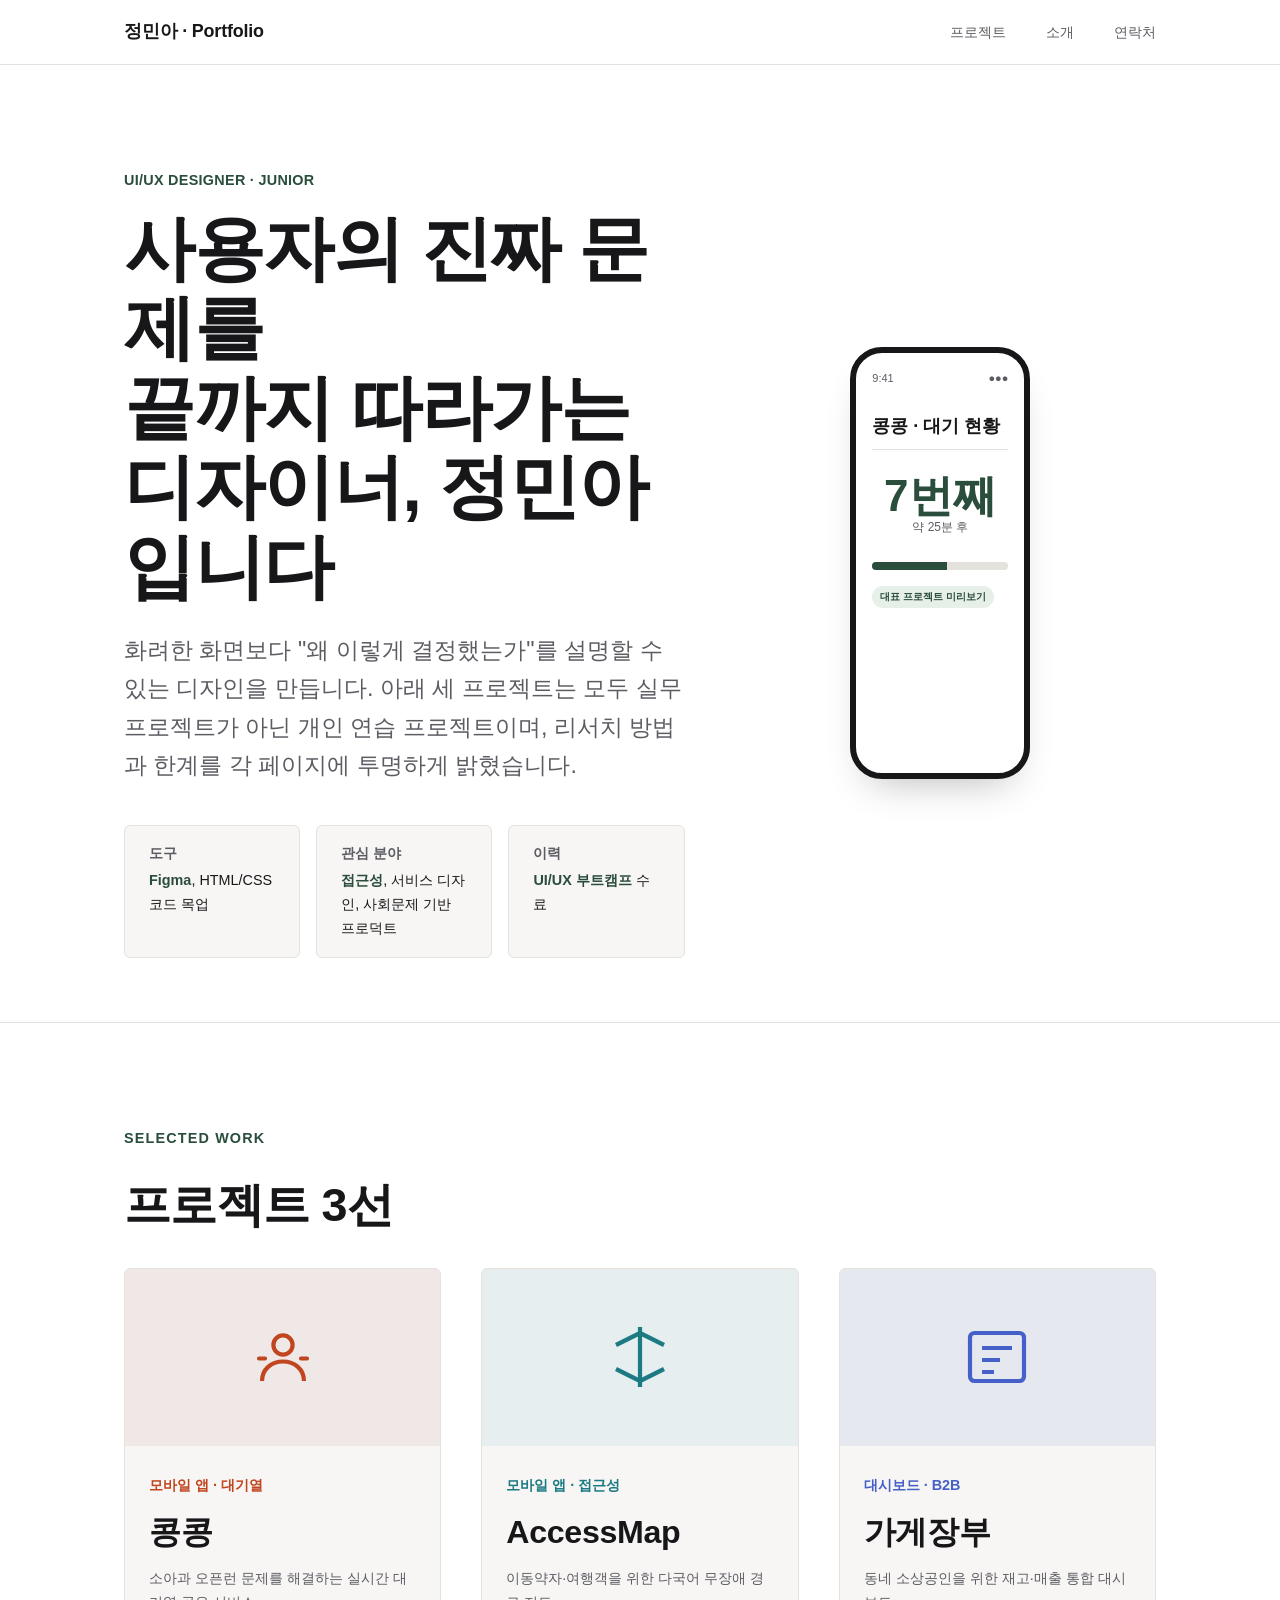
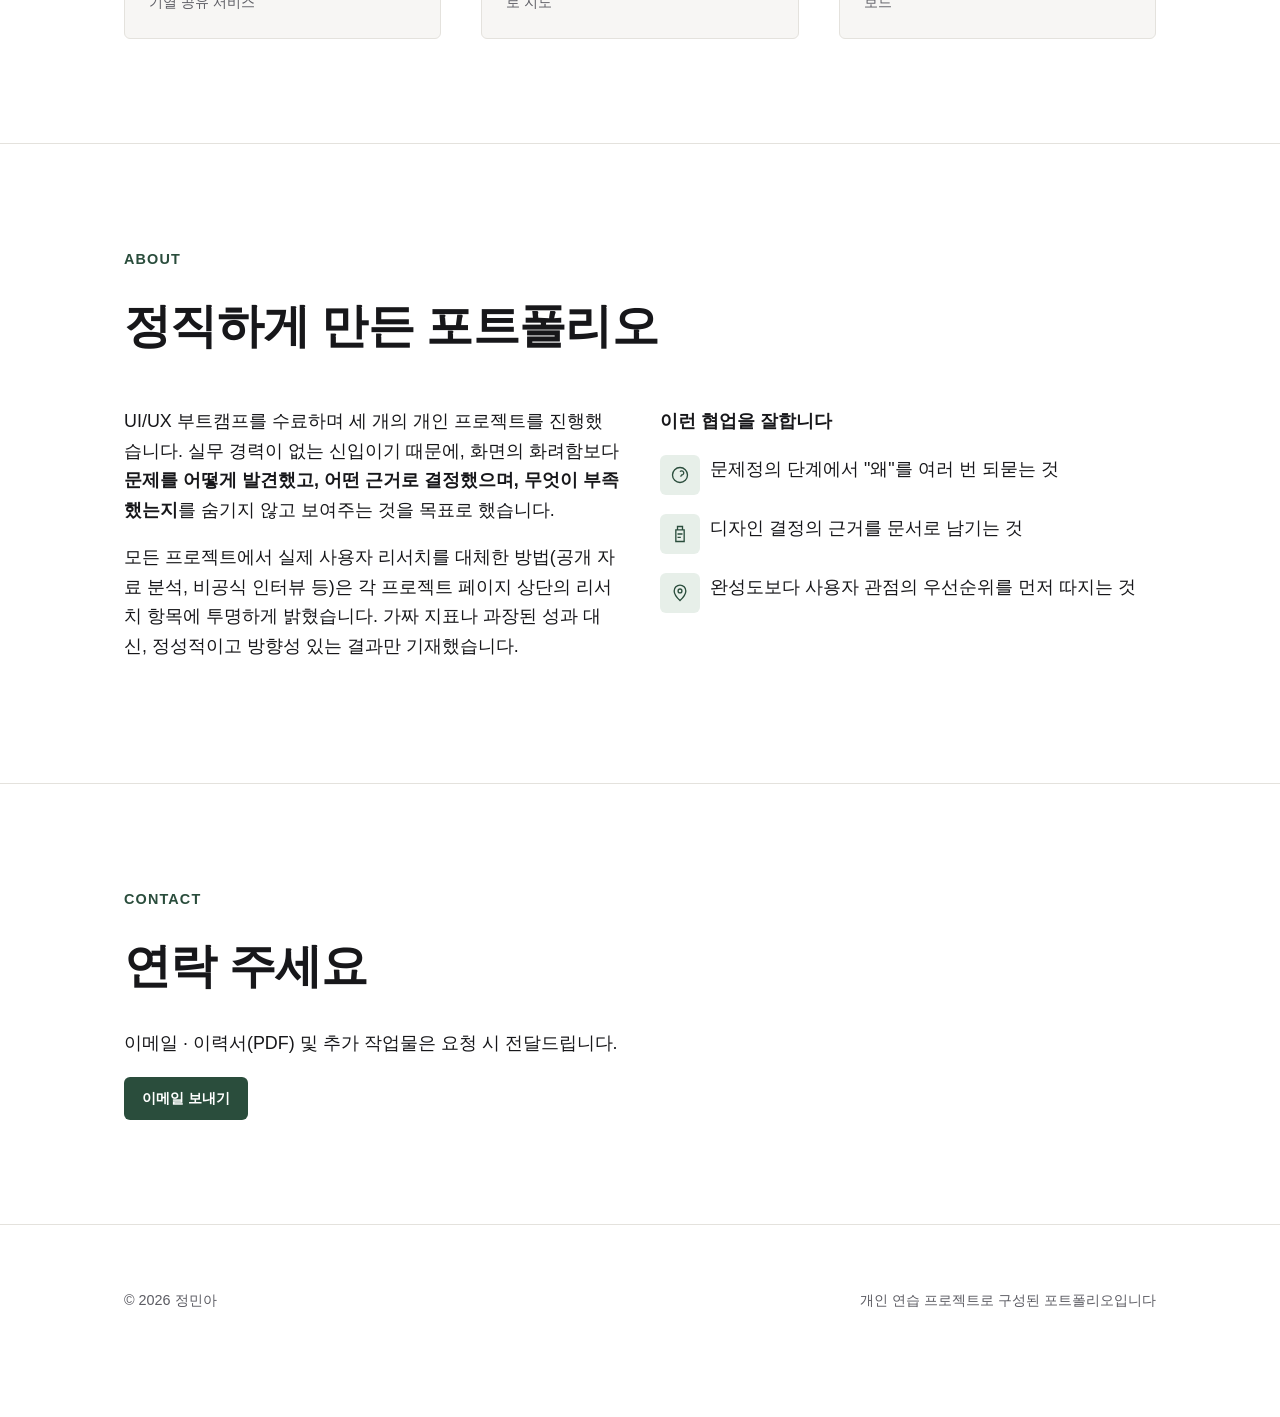
==== commit 70176bef: "round 7: UI kit component library + content density upgrade" ====
--- a/index.html
+++ b/index.html
@@ -150,10 +150,25 @@
       </div>
       <div class="prose">
         <p><strong>이런 협업을 잘합니다</strong></p>
-        <ul>
-          <li>문제정의 단계에서 "왜"를 여러 번 되묻는 것</li>
-          <li>디자인 결정의 근거를 문서로 남기는 것</li>
-          <li>완성도보다 사용자 관점의 우선순위를 먼저 따지는 것</li>
+        <ul style="list-style:none; padding-left:0; display:flex; flex-direction:column; gap:12px;">
+          <li style="display:flex; align-items:flex-start; gap:10px;">
+            <span class="icon-badge icon-badge--square">
+              <svg aria-hidden="true" viewBox="0 0 24 24" fill="none" stroke="currentColor" stroke-width="1.6"><circle cx="12" cy="12" r="9"/><path d="M12 16v.01M12 8a2.5 2.5 0 1 1 2 4c-.6.5-1 .9-1 2"/></svg>
+            </span>
+            <span>문제정의 단계에서 "왜"를 여러 번 되묻는 것</span>
+          </li>
+          <li style="display:flex; align-items:flex-start; gap:10px;">
+            <span class="icon-badge icon-badge--square">
+              <svg aria-hidden="true" viewBox="0 0 24 24" fill="none" stroke="currentColor" stroke-width="1.6"><path d="M9 3h6v4H9zM7 7h10v14H7z"/><path d="M9 12h6M9 16h4"/></svg>
+            </span>
+            <span>디자인 결정의 근거를 문서로 남기는 것</span>
+          </li>
+          <li style="display:flex; align-items:flex-start; gap:10px;">
+            <span class="icon-badge icon-badge--square">
+              <svg aria-hidden="true" viewBox="0 0 24 24" fill="none" stroke="currentColor" stroke-width="1.6"><path d="M12 21s7-6.5 7-11.5A7 7 0 0 0 5 9.5C5 14.5 12 21 12 21z"/><circle cx="12" cy="9.5" r="2.3"/></svg>
+            </span>
+            <span>완성도보다 사용자 관점의 우선순위를 먼저 따지는 것</span>
+          </li>
         </ul>
       </div>
     </div>
--- a/assets/style.css
+++ b/assets/style.css
@@ -16,6 +16,79 @@
    라벨 텍스트를 명시할 것 — 숫자만 크게 보이면 정량지표로 오독될 위험이 있다
    (이 포트폴리오는 개인 연습 프로젝트라 실측 정량 지표가 없음 — 가짜 지표
    오해 방지가 최우선).
+
+   2026-07 라운드7 추가 (UI키트 밀도 업그레이드, 오너 승인 — 콘텐츠는 이
+   티켓 범위 아님, worker-2가 실제 값 주입): 아이콘 뱃지·인사이트 컨버전스
+   레이아웃·순수 CSS 차트 2종·목업 프리미티브 4종 추가. 신규 색상 토큰은
+   만들지 않고 기존 AA검증 토큰(accent/kongkong/accessmap/storeledger)만
+   재사용한다. 아래는 worker-2가 케이스 페이지에 적용할 때 참고할 클래스명·
+   필수속성·예시 마크업이다.
+
+   ── .icon-badge (아이콘 뱃지) ──────────────────────────────
+   용도: 아이콘을 컬러틴트 원형/둥근사각 배경 안에 담는다.
+   변형: 기본(accent) / --kongkong / --accessmap / --storeledger (4색,
+         전부 기존 case-accent 토큰 재사용) / --square(둥근사각 모디파이어)
+   예시:
+     <span class="icon-badge icon-badge--kongkong">
+       <svg aria-hidden="true" viewBox="0 0 24 24" fill="none" stroke="currentColor">...</svg>
+     </span>
+   ★장식용 아이콘이므로 내부 <svg>에는 반드시 aria-hidden="true"를 넣을 것
+   (아이콘 자체가 정보를 전달하지 않고 옆의 텍스트가 의미를 전달하는 경우).
+
+   ── .insight-convergence (인사이트 컨버전스) ────────────────
+   용도: 개별 페인포인트 카드 3~4개가 하단의 종합 인사이트 박스로 수렴하는
+   레이아웃. 모바일에서는 자동으로 세로 스택.
+   예시:
+     <div class="insight-convergence">
+       <div class="insight-cards">
+         <div class="insight-card">
+           <span class="icon-badge">...</span>
+           <h4>제목</h4><p>설명</p>
+         </div>
+         <!-- 2~3개 더 -->
+       </div>
+       <div class="insight-connector" aria-hidden="true"></div>
+       <div class="insight-synthesis"><p>종합 인사이트 문장</p></div>
+     </div>
+   .insight-connector는 순수 장식(점선+화살표, CSS로만 그림 — 생성 텍스트
+   없음)이므로 aria-hidden="true" 필수.
+
+   ── .chart-donut / .chart-bar (근거기반 차트, 순수 CSS/SVG — 이미지 없음) ──
+   ★★★안전장치(qual-label/estimate-label과 동일 철학): 두 차트 모두 실제
+   수치를 CSS 커스텀 프로퍼티(--chart-value)로 주입하지 않으면 도넛은
+   0%(완전히 빈 링), 막대는 0폭(완전히 빈 트랙)으로 렌더링되어 시각적으로
+   "미완성" 상태가 되도록 설계했다 — 값 누락을 눈에 띄게 만드는 안전장치.
+   단, CSS는 --chart-value(시각)와 .pct/.value 안의 리터럴 텍스트(실제
+   숫자값)가 서로 일치하는지 자동 검증할 수 없다 — 이 둘을 반드시 같은 값으로
+   worker-2가 직접 채워야 한다(예: 62%라면 style="--chart-value:62"와
+   <span class="pct">62%</span>가 둘 다 62여야 함). 숫자 자체의 출처는
+   4-A 절대지침(출처 동반)에 따라 별도로 확보할 것 — 이 컴포넌트는 표현만
+   담당한다.
+   도넛 예시:
+     <div class="chart-donut">
+       <div class="ring" style="--chart-value: 62"><span class="pct">62%</span></div>
+       <ul class="legend">
+         <li class="legend-item"><span class="legend-swatch"></span>항목A(62%)</li>
+       </ul>
+     </div>
+   막대 예시:
+     <div class="chart-bar-group">
+       <div class="chart-bar">
+         <span class="label">항목명</span>
+         <span class="track"><span class="fill" style="--chart-value: 62%"></span></span>
+         <span class="value">62%</span>
+       </div>
+     </div>
+
+   ── 신규 목업 프리미티브 4종 ─────────────────────────────────
+   .mock-toggle(토글, .is-on으로 켜짐 표현) / .mock-chip(제거가능 칩,
+   .remove는 장식 아이콘 아닌 실제 UI를 흉내낸 정적 목업이므로 별도 접근성
+   라벨 불필요 — 실제 동작하는 버튼이 아님, 스크린샷 대역임) /
+   .mock-empty-state(아이콘+안내문구, 내부 svg는 aria-hidden 필수) /
+   .mock-btn-tertiary(텍스트 버튼).
+   ★모든 mock-* 프리미티브는 실제 인터랙션이 없는 정적 화면 목업(스크린샷
+   대역)이다 — 이를 감싸는 .phone-frame/.browser-frame 등 상위 컨테이너에
+   aria-hidden="true"를 적용하는 기존 컨벤션을 그대로 따를 것.
    ========================================================= */
 
 :root {
@@ -520,6 +593,121 @@
 }
 
 /* =========================================================
+   라운드7: UI키트 밀도 업그레이드 컴포넌트 (2026-07, worker-2 재사용 대상)
+   ========================================================= */
+
+/* ---------- 아이콘 뱃지 ---------- */
+.icon-badge {
+  display: inline-flex;
+  align-items: center;
+  justify-content: center;
+  width: 40px;
+  height: 40px;
+  flex-shrink: 0;
+  border-radius: 50%;
+  background: var(--color-accent-soft);
+  color: var(--color-accent);
+}
+.icon-badge svg { width: 20px; height: 20px; stroke: currentColor; }
+.icon-badge--square { border-radius: var(--radius); }
+.icon-badge--kongkong { background: var(--color-accent-kongkong-soft); color: var(--color-accent-kongkong); }
+.icon-badge--accessmap { background: var(--color-accent-accessmap-soft); color: var(--color-accent-accessmap); }
+.icon-badge--storeledger { background: var(--color-accent-storeledger-soft); color: var(--color-accent-storeledger); }
+
+/* ---------- 인사이트 컨버전스 ---------- */
+.insight-cards {
+  display: grid;
+  grid-template-columns: 1fr;
+  gap: var(--space-3);
+}
+@media (min-width: 640px) {
+  .insight-cards { grid-template-columns: repeat(auto-fit, minmax(200px, 1fr)); }
+}
+.insight-card {
+  display: flex;
+  flex-direction: column;
+  gap: var(--space-2);
+  padding: var(--space-3);
+  border: 1px solid var(--color-border);
+  border-bottom: 2px dashed var(--color-accent);
+  border-radius: var(--radius);
+  background: var(--color-bg-subtle);
+}
+.insight-card h4 { margin: 0; font-size: var(--step-0); }
+.insight-card p { margin: 0; font-size: var(--step--1); color: var(--color-text-muted); }
+
+.insight-connector {
+  width: 2px;
+  height: 32px;
+  margin: 0 auto;
+  position: relative;
+  background: repeating-linear-gradient(to bottom, var(--color-accent) 0 6px, transparent 6px 12px);
+}
+.insight-connector::after {
+  content: "";
+  position: absolute;
+  bottom: -1px;
+  left: 50%;
+  transform: translateX(-50%);
+  border-left: 6px solid transparent;
+  border-right: 6px solid transparent;
+  border-top: 8px solid var(--color-accent);
+}
+
+.insight-synthesis {
+  background: var(--color-accent-soft);
+  border: 1px solid var(--color-accent);
+  border-radius: var(--radius);
+  padding: var(--space-4);
+  text-align: center;
+}
+.insight-synthesis p { margin: 0; font-size: var(--step-1); font-weight: 700; color: var(--color-text); }
+
+/* ---------- 근거기반 차트 (순수 CSS/SVG — 이미지 파일 없음) ---------- */
+.chart-donut { display: inline-flex; align-items: center; gap: var(--space-3); }
+.chart-donut .ring {
+  width: 120px;
+  height: 120px;
+  border-radius: 50%;
+  position: relative;
+  display: flex;
+  align-items: center;
+  justify-content: center;
+  /* --chart-value 미지정 시 0%로 렌더링되어 완전히 빈 링(--color-border만 보임) — 의도된 안전장치 */
+  background: conic-gradient(var(--color-accent) calc(var(--chart-value, 0) * 1%), var(--color-border) 0);
+}
+.chart-donut .ring::before {
+  content: "";
+  position: absolute;
+  inset: 14px;
+  border-radius: 50%;
+  background: var(--color-bg);
+}
+.chart-donut .ring .pct {
+  position: relative;
+  z-index: 1;
+  font-family: var(--font-mono);
+  font-size: var(--step-1);
+  font-weight: 800;
+}
+.chart-donut .legend { display: flex; flex-direction: column; gap: 6px; font-size: var(--step--1); margin: 0; padding: 0; list-style: none; }
+.chart-donut .legend-item { display: flex; align-items: center; gap: 6px; }
+.chart-donut .legend-swatch { width: 10px; height: 10px; border-radius: 2px; background: var(--color-accent); flex-shrink: 0; }
+
+.chart-bar-group { display: flex; flex-direction: column; gap: var(--space-2); }
+.chart-bar {
+  display: grid;
+  grid-template-columns: minmax(80px, auto) 1fr auto;
+  align-items: center;
+  gap: var(--space-2);
+}
+.chart-bar .label { font-size: var(--step--1); color: var(--color-text-muted); }
+.chart-bar .track { height: 10px; border-radius: 999px; background: var(--color-border); overflow: hidden; }
+/* --chart-value 미지정 시 0%(폭 0)로 렌더링되어 트랙만 남는다 — 의도된 안전장치 */
+.chart-bar .fill { height: 100%; width: var(--chart-value, 0%); border-radius: 999px; background: var(--color-accent); }
+.chart-bar .value { font-size: var(--step--1); font-weight: 700; font-family: var(--font-mono); text-align: right; }
+
+/* =========================================================
    코드 목업 컴포넌트 (Figma 없이 HTML/CSS로 그리는 화면 목업)
    ========================================================= */
 .mockup-row { display: flex; gap: var(--space-3); flex-wrap: wrap; justify-content: center; }
@@ -605,3 +793,78 @@
 .mock-table { width: 100%; border-collapse: collapse; font-size: var(--step--1); }
 .mock-table th, .mock-table td { text-align: left; padding: 8px 10px; border-bottom: 1px solid var(--color-border); }
 .mock-table th { color: var(--color-text-muted); font-weight: 600; }
+
+/* ---------- 라운드7 신규 목업 프리미티브 4종 ---------- */
+.mock-toggle {
+  --toggle-w: 40px;
+  --toggle-h: 22px;
+  display: inline-flex;
+  align-items: center;
+  width: var(--toggle-w);
+  height: var(--toggle-h);
+  border-radius: 999px;
+  background: var(--color-border);
+  padding: 2px;
+}
+.mock-toggle .knob {
+  width: calc(var(--toggle-h) - 4px);
+  height: calc(var(--toggle-h) - 4px);
+  border-radius: 50%;
+  background: #fff;
+  box-shadow: 0 1px 2px rgba(0,0,0,.25);
+  transition: transform .15s ease;
+}
+.mock-toggle.is-on { background: var(--color-accent); }
+.mock-toggle.is-on .knob { transform: translateX(calc(var(--toggle-w) - var(--toggle-h))); }
+
+.mock-chip {
+  display: inline-flex;
+  align-items: center;
+  gap: 6px;
+  padding: 4px 6px 4px 12px;
+  border-radius: 999px;
+  background: var(--color-bg-subtle);
+  border: 1px solid var(--color-border);
+  font-size: var(--step--1);
+  color: var(--color-text);
+}
+.mock-chip .remove {
+  display: inline-flex;
+  align-items: center;
+  justify-content: center;
+  width: 16px;
+  height: 16px;
+  border-radius: 50%;
+  background: var(--color-border);
+  color: var(--color-text-muted);
+  font-size: 10px;
+  line-height: 1;
+}
+
+.mock-empty-state {
+  display: flex;
+  flex-direction: column;
+  align-items: center;
+  justify-content: center;
+  gap: var(--space-2);
+  padding: var(--space-4);
+  text-align: center;
+  color: var(--color-text-muted);
+}
+.mock-empty-state svg { width: 32px; height: 32px; stroke: currentColor; opacity: .6; }
+.mock-empty-state p { margin: 0; font-size: var(--step--1); }
+
+.mock-btn-tertiary {
+  display: inline-flex;
+  align-items: center;
+  justify-content: center;
+  gap: 6px;
+  background: transparent;
+  color: var(--color-accent);
+  border: none;
+  padding: 8px 4px;
+  font-size: var(--step--1);
+  font-weight: 600;
+  text-decoration: underline;
+  text-underline-offset: 3px;
+}
